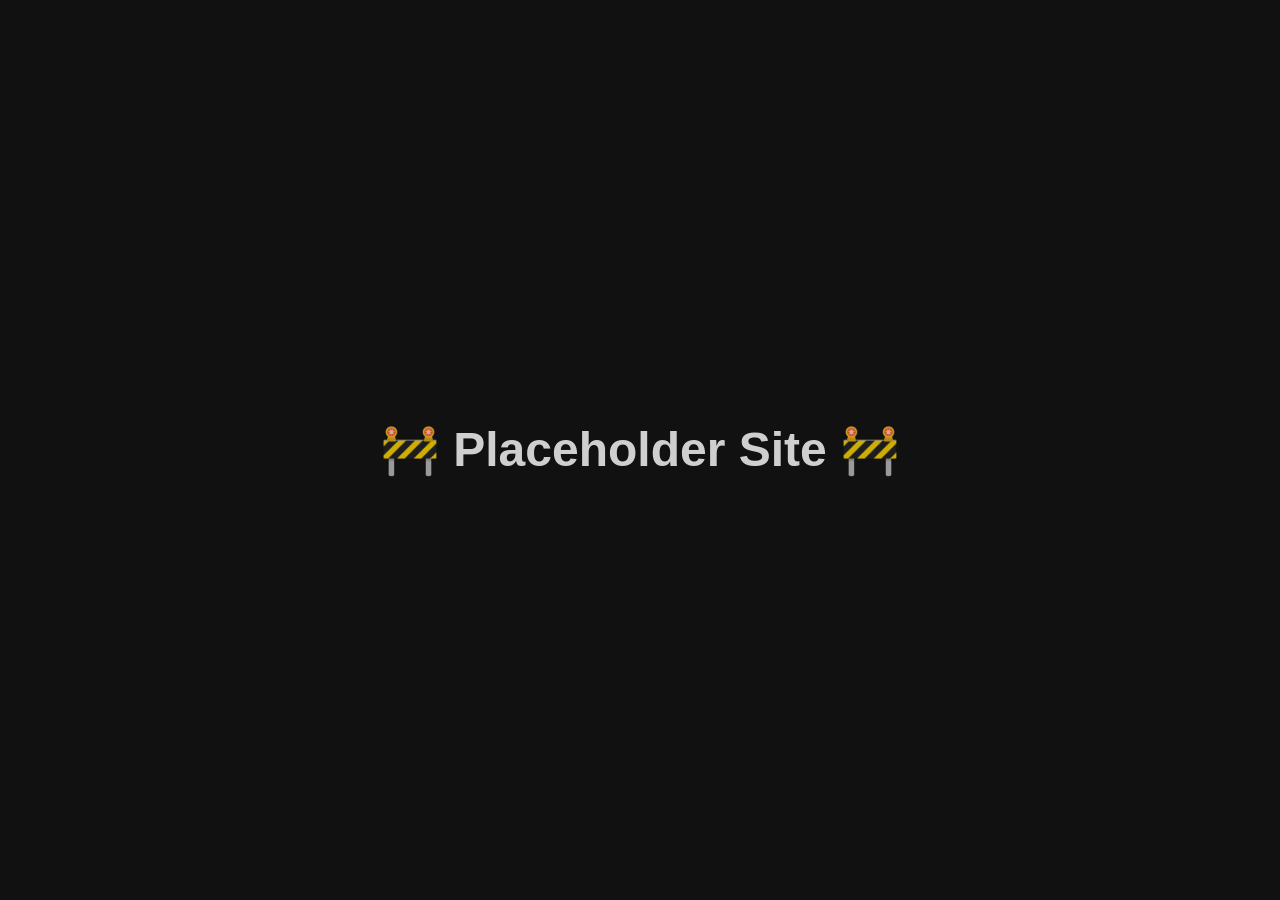
==== index.html @ 7e8e706e "Rename PlaceholderSite to index.html" ====
<!DOCTYPE html>
<html lang="en">
<head>
    <meta charset="UTF-8">
    <meta name="viewport" content="width=device-width, initial-scale=1.0">
    <title>Placeholder</title>
    <style>
        body {
            margin: 0;
            height: 100vh;
            display: flex;
            justify-content: center;
            align-items: center;
            font-family: Arial, sans-serif;
            background-color: #111;
            color: #fff;
        }
        h1 {
            font-size: 3rem;
            opacity: 0.8;
        }
    </style>
</head>
<body>
    <h1>🚧 Placeholder Site 🚧</h1>
</body>
</html>
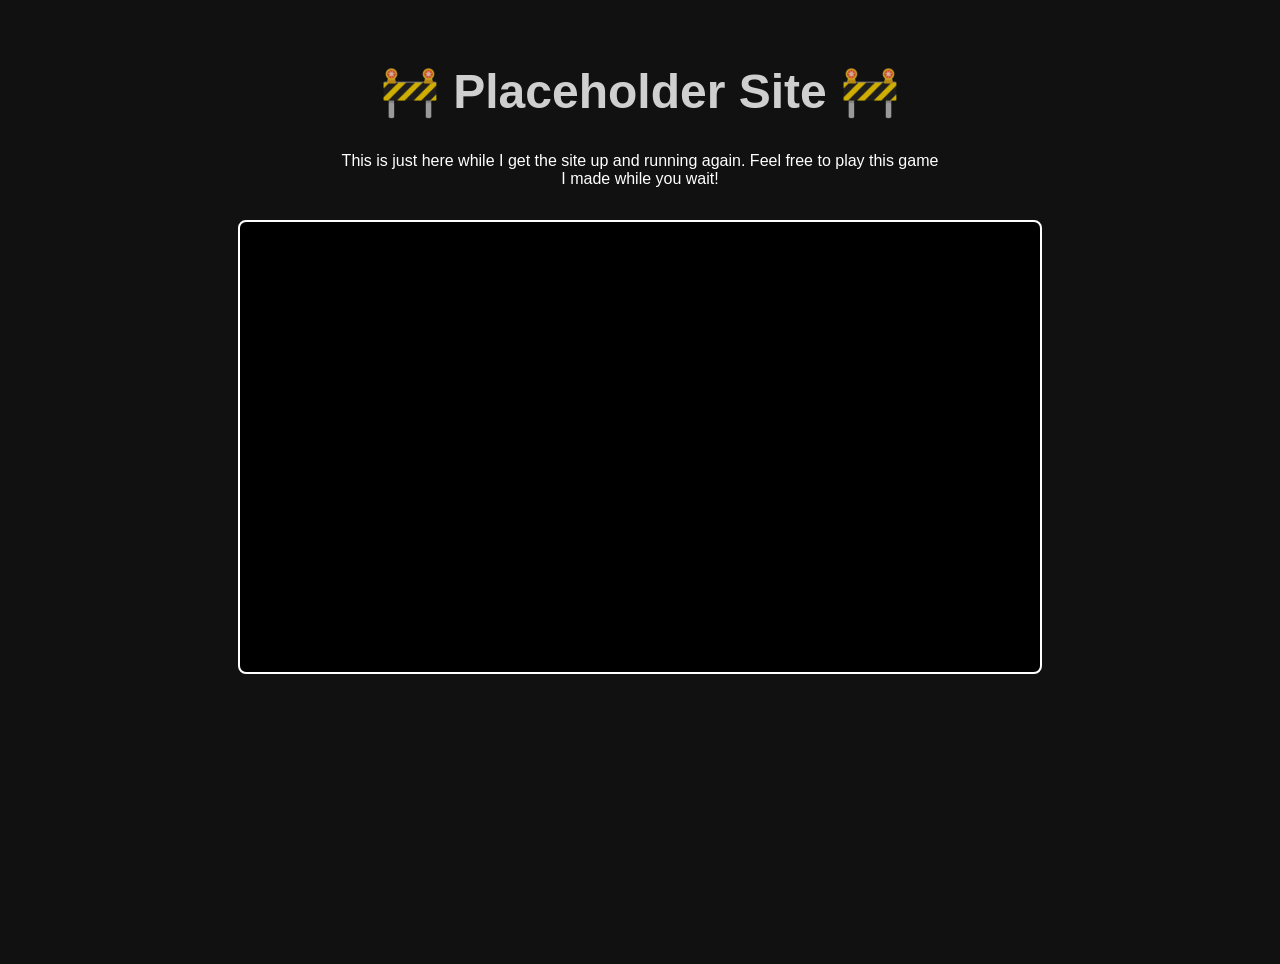
==== commit 859d9035: "Enhance layout and add game iframe to index.html Updated styles for layout and added game iframe." ====
--- a/index.html
+++ b/index.html
@@ -7,21 +7,48 @@
     <style>
         body {
             margin: 0;
-            height: 100vh;
+            min-height: 100vh;
             display: flex;
-            justify-content: center;
+            flex-direction: column;
+            justify-content: flex-start;
             align-items: center;
             font-family: Arial, sans-serif;
             background-color: #111;
             color: #fff;
+            padding: 2rem;
         }
         h1 {
             font-size: 3rem;
             opacity: 0.8;
+            margin-bottom: 1rem;
+        }
+        p {
+            max-width: 600px;
+            text-align: center;
+            margin-bottom: 2rem;
+        }
+        iframe {
+            width: 800px;
+            height: 450px;
+            border: 2px solid #fff;
+            border-radius: 8px;
+            background-color: #000;
+        }
+
+        /* Responsive for smaller screens */
+        @media (max-width: 850px) {
+            iframe {
+                width: 100%;
+                height: 400px;
+            }
         }
     </style>
 </head>
 <body>
     <h1>🚧 Placeholder Site 🚧</h1>
+    <p>This is just here while I get the site up and running again. Feel free to play this game I made while you wait!</p>
+
+    <!-- Game Window -->
+    <iframe src="https://gx.games/games/k7ufhu/skullfall/" title="SkullFall"></iframe>
 </body>
 </html>
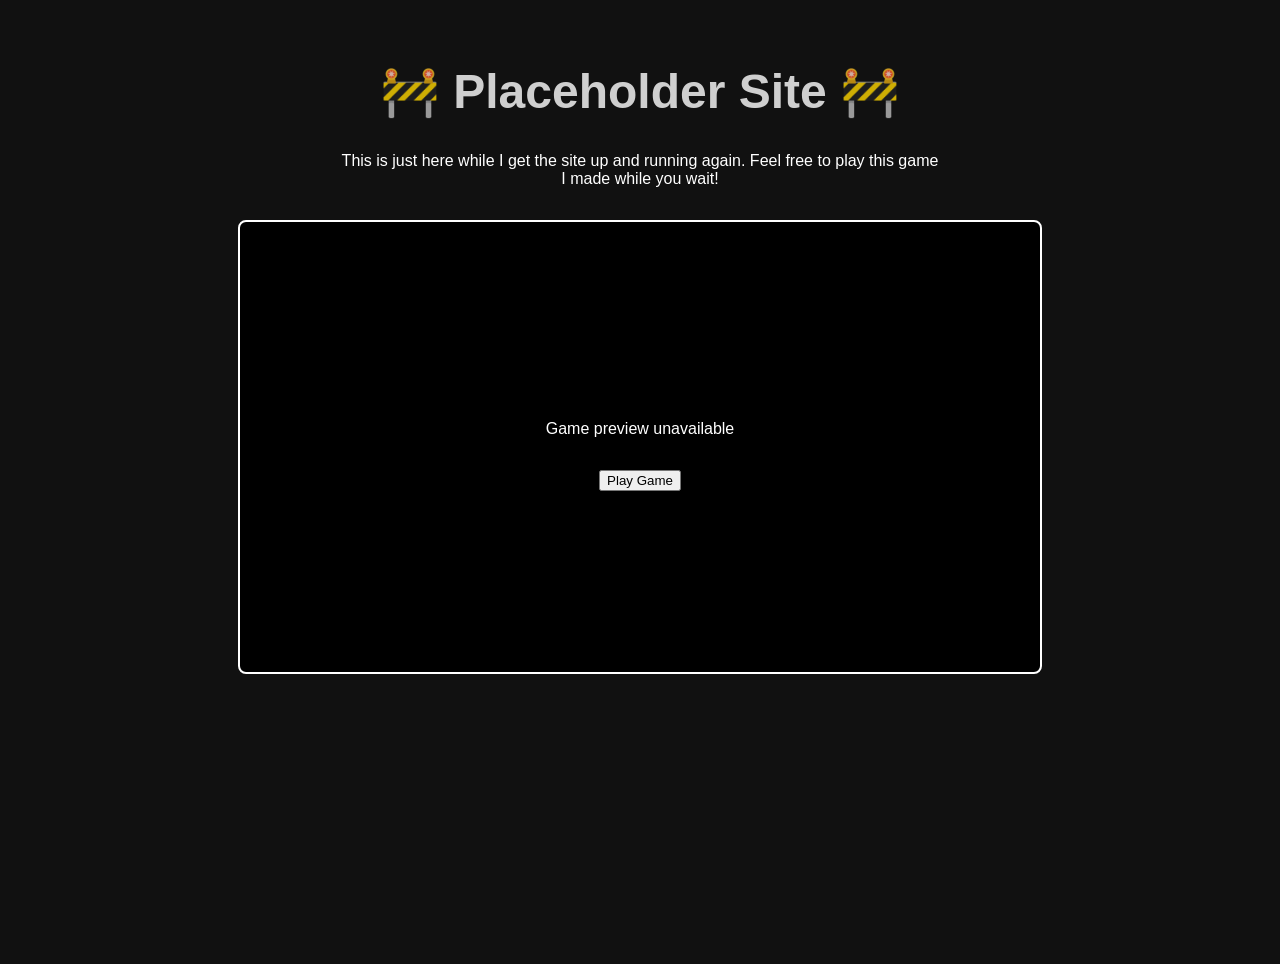
==== commit 6f6e61d5: "Replace iframe with a game preview container" ====
--- a/index.html
+++ b/index.html
@@ -49,6 +49,21 @@
     <p>This is just here while I get the site up and running again. Feel free to play this game I made while you wait!</p>
 
     <!-- Game Window -->
-    <iframe src="https://gx.games/games/k7ufhu/skullfall/" title="SkullFall"></iframe>
+   <div style="
+    width: 800px;
+    height: 450px;
+    border: 2px solid white;
+    border-radius: 8px;
+    display: flex;
+    justify-content: center;
+    align-items: center;
+    background: black;
+    flex-direction: column;
+">
+    <p>Game preview unavailable</p>
+    <a href="https://gx.games/games/k7ufhu/skullfall/" target="_blank">
+        <button>Play Game</button>
+    </a>
+</div>
 </body>
 </html>
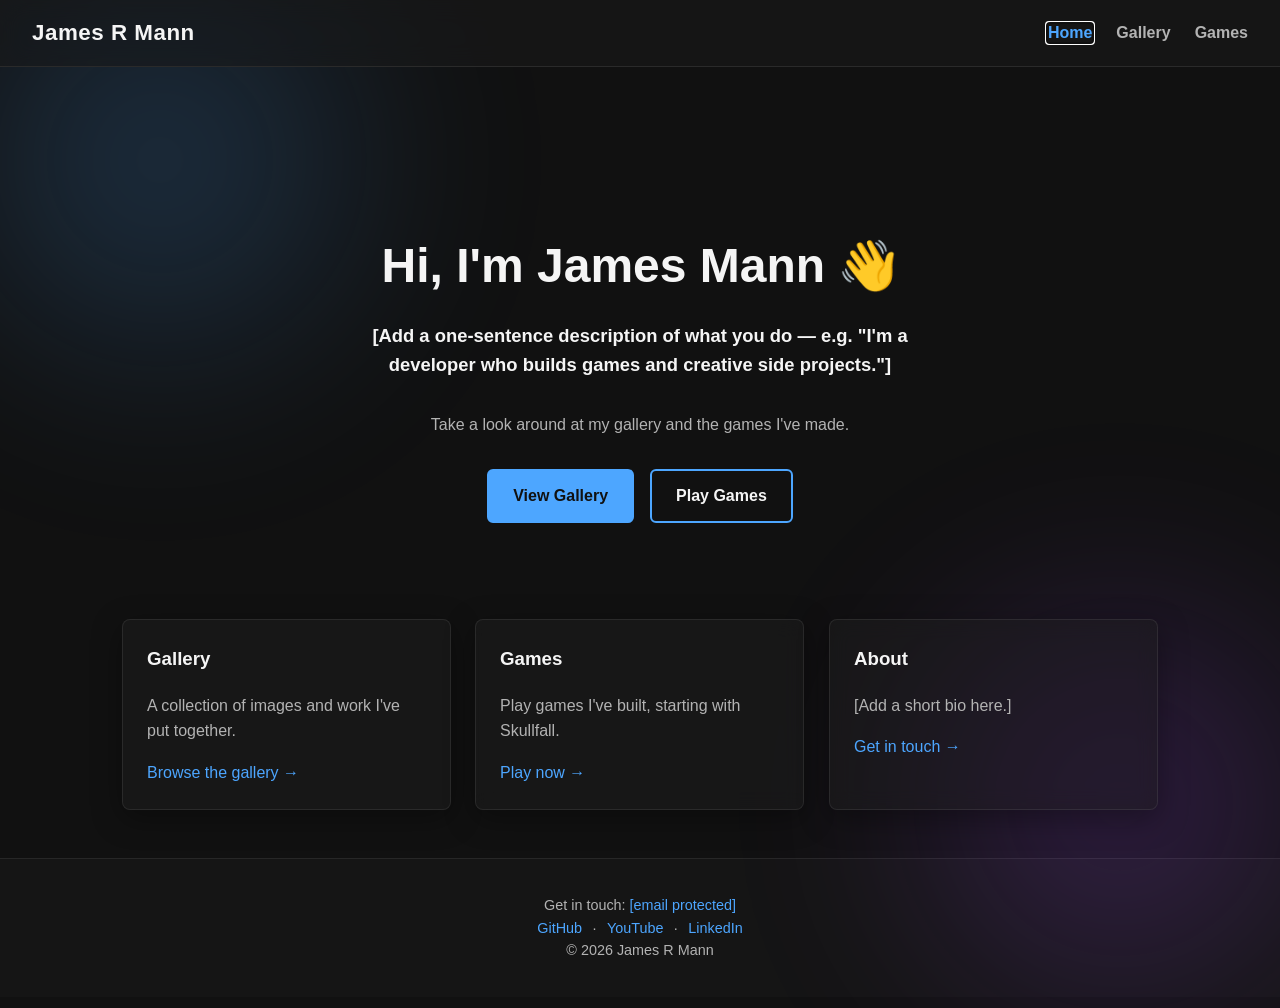
==== commit 2a8efbc9: "new stuff" ====
--- a/index.html
+++ b/index.html
@@ -3,67 +3,55 @@
 <head>
     <meta charset="UTF-8">
     <meta name="viewport" content="width=device-width, initial-scale=1.0">
-    <title>Placeholder</title>
-    <style>
-        body {
-            margin: 0;
-            min-height: 100vh;
-            display: flex;
-            flex-direction: column;
-            justify-content: flex-start;
-            align-items: center;
-            font-family: Arial, sans-serif;
-            background-color: #111;
-            color: #fff;
-            padding: 2rem;
-        }
-        h1 {
-            font-size: 3rem;
-            opacity: 0.8;
-            margin-bottom: 1rem;
-        }
-        p {
-            max-width: 600px;
-            text-align: center;
-            margin-bottom: 2rem;
-        }
-        iframe {
-            width: 800px;
-            height: 450px;
-            border: 2px solid #fff;
-            border-radius: 8px;
-            background-color: #000;
-        }
-
-        /* Responsive for smaller screens */
-        @media (max-width: 850px) {
-            iframe {
-                width: 100%;
-                height: 400px;
-            }
-        }
-    </style>
+    <title>James R Mann</title>
+    <meta name="description" content="James R Mann's personal site — browse a gallery of work and play games including Skullfall.">
+    <link rel="icon" type="image/svg+xml" href="assets/favicon.svg">
+    <meta property="og:type" content="website">
+    <meta property="og:title" content="James R Mann">
+    <meta property="og:description" content="James R Mann's personal site — browse a gallery of work and play games including Skullfall.">
+    <meta property="og:image" content="https://jamesrmann.com/assets/favicon.svg">
+    <meta property="og:url" content="https://jamesrmann.com/index.html">
+    <link rel="stylesheet" href="assets/css/style.css">
 </head>
 <body>
-    <h1>🚧 Placeholder Site 🚧</h1>
-    <p>This is just here while I get the site up and running again. Feel free to play this game I made while you wait!</p>
+    <a class="skip-link" href="#main-content">Skip to content</a>
+    <iframe class="header-frame" src="header.html#nav-home" title="Site navigation"></iframe>
 
-    <!-- Game Window -->
-   <div style="
-    width: 800px;
-    height: 450px;
-    border: 2px solid white;
-    border-radius: 8px;
-    display: flex;
-    justify-content: center;
-    align-items: center;
-    background: black;
-    flex-direction: column;
-">
-    <p>Game preview unavailable</p>
-    <a href="https://gx.games/games/k7ufhu/skullfall/" target="_blank">
-        <button>Play Game</button>
-    </a>
-</div>
+    <main id="main-content">
+        <section class="hero reveal">
+            <h1>Hi, I'm James Mann 👋</h1>
+            <!-- Placeholder: replace with a real one-sentence description of who you are and what you do -->
+            <p class="hero-tagline">[Add a one-sentence description of what you do — e.g. "I'm a developer who builds games and creative side projects."]</p>
+            <p>Take a look around at my gallery and the games I've made.</p>
+            <div class="hero-actions">
+                <a class="btn primary" href="gallery.html">View Gallery</a>
+                <a class="btn" href="games.html">Play Games</a>
+            </div>
+        </section>
+
+        <section class="card-grid">
+            <div class="card reveal">
+                <h3>Gallery</h3>
+                <p>A collection of images and work I've put together.</p>
+                <a href="gallery.html">Browse the gallery &rarr;</a>
+            </div>
+            <div class="card reveal">
+                <h3>Games</h3>
+                <p>Play games I've built, starting with Skullfall.</p>
+                <a href="games.html">Play now &rarr;</a>
+            </div>
+            <div class="card reveal">
+                <h3>About</h3>
+                <!-- Placeholder: replace with 2-3 real sentences about your background, skills, and interests -->
+                <p>[Add a short bio here.]</p>
+                <a href="#contact">Get in touch &rarr;</a>
+            </div>
+        </section>
+    </main>
+
+    <div id="contact"></div>
+    <iframe class="footer-frame" src="footer.html" title="Site footer" loading="lazy"></iframe>
+    <script src="assets/js/main.js" defer></script>
 </body>
 </html>
+
--- a/assets/css/style.css
+++ b/assets/css/style.css
@@ -0,0 +1,338 @@
+:root {
+    --bg: #111111;
+    --bg-alt: #1a1a1a;
+    --card-bg: #1e1e1e;
+    --accent: #4da6ff;
+    --text: #f5f5f5;
+    --text-muted: #b3b3b3;
+    --border: #2a2a2a;
+    --max-width: 1100px;
+}
+
+* {
+    box-sizing: border-box;
+}
+
+body {
+    margin: 0;
+    font-family: Arial, Helvetica, sans-serif;
+    background-color: var(--bg);
+    color: var(--text);
+    line-height: 1.6;
+    position: relative;
+    overflow-x: hidden;
+}
+
+/* Soft blurred color fields behind the content, used to give glass surfaces depth */
+body::before,
+body::after {
+    content: "";
+    position: fixed;
+    width: 45vmax;
+    height: 45vmax;
+    border-radius: 50%;
+    filter: blur(90px);
+    opacity: 0.25;
+    z-index: 0;
+    pointer-events: none;
+}
+
+body::before {
+    top: -10vmax;
+    left: -10vmax;
+    background: radial-gradient(circle, var(--accent), transparent 70%);
+}
+
+body::after {
+    bottom: -15vmax;
+    right: -10vmax;
+    background: radial-gradient(circle, #a64dff, transparent 70%);
+}
+
+@media (prefers-reduced-motion: reduce) {
+    body::before,
+    body::after {
+        display: none;
+    }
+}
+
+a {
+    color: var(--accent);
+    text-decoration: none;
+}
+
+a:hover {
+    text-decoration: underline;
+}
+
+/* Skip link (keyboard accessibility) */
+.skip-link {
+    position: absolute;
+    left: -9999px;
+    top: 0;
+    background-color: var(--accent);
+    color: #111;
+    padding: 0.75rem 1.25rem;
+    z-index: 100;
+    border-radius: 0 0 6px 0;
+}
+
+.skip-link:focus {
+    left: 0;
+}
+
+/* Header (rendered inside header-*.html via an iframe — see assets/css/header.css) */
+.header-frame {
+    display: block;
+    width: 100%;
+    height: 76px;
+    border: none;
+    background: transparent;
+    position: sticky;
+    top: 0;
+    z-index: 10;
+}
+
+/* Main content */
+main {
+    max-width: var(--max-width);
+    margin: 0 auto;
+    padding: 3rem 2rem;
+    position: relative;
+    z-index: 1;
+}
+
+/* Scroll reveal: elements stay visible but ease upward into position as they cross the viewport */
+.reveal {
+    transform: translateY(28px);
+    transition: transform 0.6s ease;
+    will-change: transform;
+}
+
+.reveal.in-view {
+    transform: translateY(0);
+}
+
+@media (prefers-reduced-motion: reduce) {
+    .reveal {
+        transition: none;
+        transform: none;
+    }
+}
+
+/* Stagger grid children so they cascade in rather than popping in together */
+.card-grid .reveal:nth-child(2),
+.gallery-grid .reveal:nth-child(2) {
+    transition-delay: 0.08s;
+}
+
+.card-grid .reveal:nth-child(3),
+.gallery-grid .reveal:nth-child(3) {
+    transition-delay: 0.16s;
+}
+
+.gallery-grid .reveal:nth-child(4) {
+    transition-delay: 0.24s;
+}
+
+.gallery-grid .reveal:nth-child(5) {
+    transition-delay: 0.32s;
+}
+
+.gallery-grid .reveal:nth-child(6) {
+    transition-delay: 0.4s;
+}
+
+.page-title {
+    font-size: 2.5rem;
+    margin-bottom: 0.5rem;
+}
+
+.page-subtitle {
+    color: var(--text-muted);
+    max-width: 650px;
+    margin-bottom: 2.5rem;
+}
+
+/* Hero (homepage) */
+.hero {
+    text-align: center;
+    padding: 4rem 1rem 3rem;
+}
+
+.hero h1 {
+    font-size: 3rem;
+    margin-bottom: 1rem;
+}
+
+.hero p {
+    max-width: 600px;
+    margin: 0 auto 2rem;
+    color: var(--text-muted);
+}
+
+.hero-tagline {
+    font-size: 1.15rem;
+    font-weight: 600;
+    color: var(--text) !important;
+}
+
+.hero-actions {
+    display: flex;
+    justify-content: center;
+    gap: 1rem;
+    flex-wrap: wrap;
+}
+
+.btn {
+    display: inline-block;
+    padding: 0.75rem 1.5rem;
+    border-radius: 6px;
+    font-weight: bold;
+    border: 2px solid var(--accent);
+    color: var(--text);
+    background-color: transparent;
+    cursor: pointer;
+    font-size: 1rem;
+}
+
+.btn:hover {
+    background-color: var(--accent);
+    color: #111;
+    text-decoration: none;
+}
+
+.btn.primary {
+    background-color: var(--accent);
+    color: #111;
+}
+
+.btn.primary:hover {
+    opacity: 0.85;
+    background-color: var(--accent);
+}
+
+/* Card grid (homepage highlights) */
+.card-grid {
+    display: grid;
+    grid-template-columns: repeat(auto-fit, minmax(240px, 1fr));
+    gap: 1.5rem;
+    margin-top: 3rem;
+}
+
+.card {
+    background-color: rgba(30, 30, 30, 0.55);
+    backdrop-filter: blur(10px) saturate(150%);
+    -webkit-backdrop-filter: blur(10px) saturate(150%);
+    border: 1px solid rgba(255, 255, 255, 0.08);
+    border-radius: 8px;
+    padding: 1.5rem;
+    box-shadow: 0 8px 30px rgba(0, 0, 0, 0.35);
+    transition: transform 0.2s ease, border-color 0.2s ease, box-shadow 0.2s ease;
+}
+
+.card:hover {
+    transform: translateY(-4px);
+    border-color: var(--accent);
+    box-shadow: 0 12px 36px rgba(0, 0, 0, 0.45);
+}
+
+.card h3 {
+    margin-top: 0;
+}
+
+.card p {
+    color: var(--text-muted);
+}
+
+/* Gallery */
+.gallery-grid {
+    display: grid;
+    grid-template-columns: repeat(auto-fit, minmax(220px, 1fr));
+    gap: 1.25rem;
+}
+
+.gallery-item {
+    border: 1px solid rgba(255, 255, 255, 0.08);
+    border-radius: 8px;
+    overflow: hidden;
+    background-color: rgba(30, 30, 30, 0.55);
+    backdrop-filter: blur(10px) saturate(150%);
+    -webkit-backdrop-filter: blur(10px) saturate(150%);
+    box-shadow: 0 8px 30px rgba(0, 0, 0, 0.35);
+    transition: transform 0.2s ease, box-shadow 0.2s ease;
+}
+
+.gallery-item:hover {
+    transform: translateY(-4px);
+    box-shadow: 0 12px 36px rgba(0, 0, 0, 0.45);
+}
+
+.gallery-thumb {
+    aspect-ratio: 4 / 3;
+    display: flex;
+    align-items: center;
+    justify-content: center;
+    background: linear-gradient(135deg, #2a2a2a, #1a1a1a);
+    color: var(--text-muted);
+    font-size: 0.95rem;
+}
+
+.gallery-thumb img {
+    width: 64px;
+    height: 64px;
+    opacity: 0.6;
+}
+
+.gallery-item figcaption {
+    padding: 0.75rem 1rem;
+    font-size: 0.9rem;
+    color: var(--text-muted);
+    margin: 0;
+}
+
+/* Games section (preserved from placeholder page) */
+.game-embed {
+    width: 800px;
+    max-width: 100%;
+    height: 450px;
+    border: 1px solid rgba(255, 255, 255, 0.15);
+    border-radius: 8px;
+    background: rgba(0, 0, 0, 0.55);
+    backdrop-filter: blur(10px) saturate(150%);
+    -webkit-backdrop-filter: blur(10px) saturate(150%);
+    box-shadow: 0 8px 30px rgba(0, 0, 0, 0.4);
+    display: flex;
+    justify-content: center;
+    align-items: center;
+    flex-direction: column;
+    gap: 1rem;
+    margin: 0 auto;
+}
+
+.game-preview-placeholder {
+    width: 80px;
+    height: 80px;
+    opacity: 0.6;
+}
+
+@media (max-width: 850px) {
+    .game-embed {
+        height: 400px;
+    }
+}
+
+/* Footer (rendered inside footer.html via an iframe — see assets/css/footer.css) */
+.footer-frame {
+    display: block;
+    width: 100%;
+    height: 150px;
+    border: none;
+    background: transparent;
+}
+
+@media (max-width: 600px) {
+    .footer-frame {
+        height: 190px;
+    }
+}
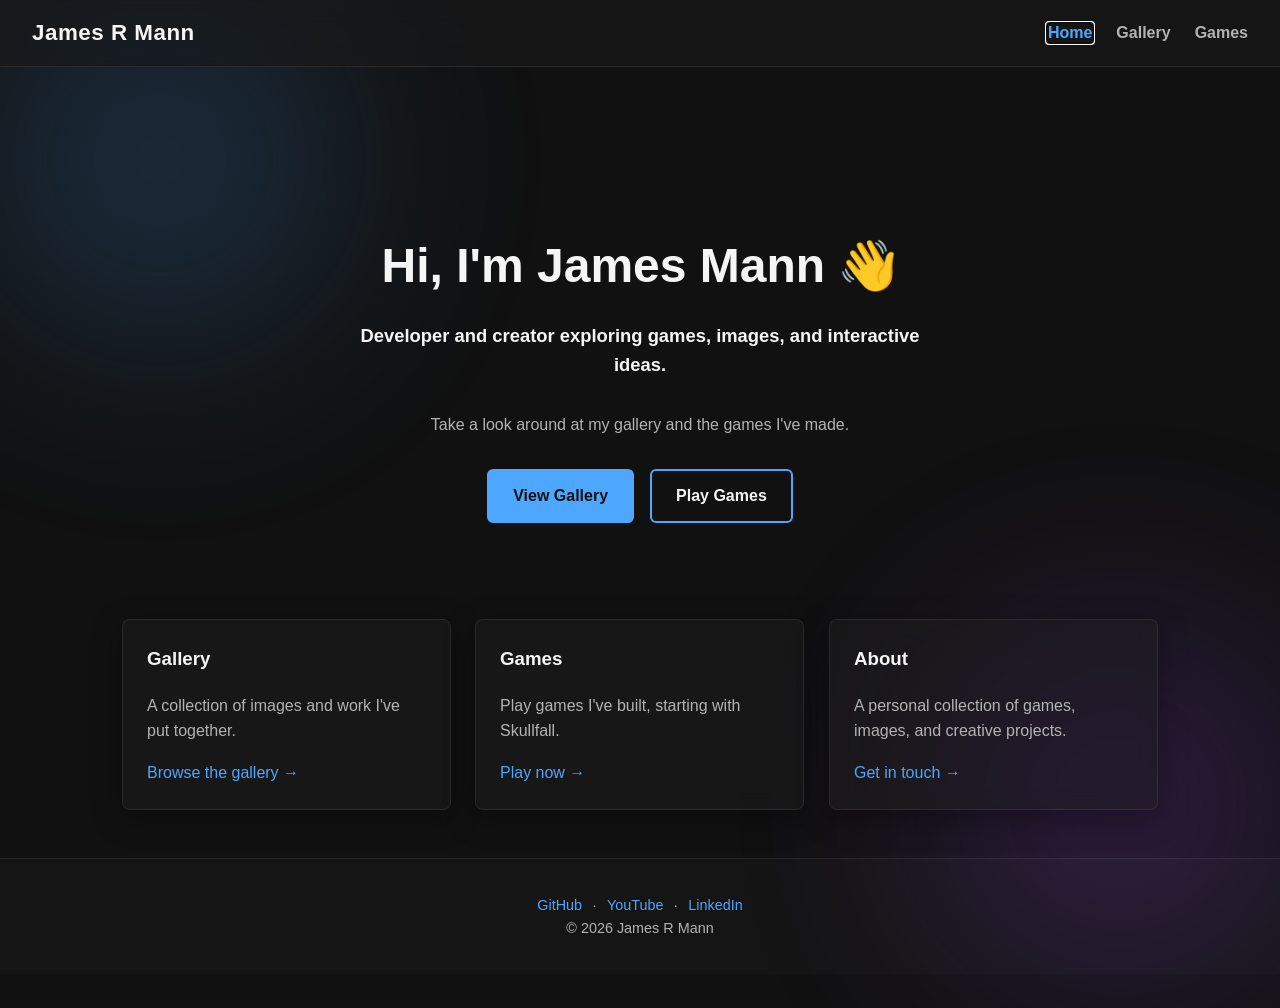
==== commit ac2dbbfb: "replace placeholder text" ====
--- a/index.html
+++ b/index.html
@@ -20,8 +20,7 @@
     <main id="main-content">
         <section class="hero reveal">
             <h1>Hi, I'm James Mann 👋</h1>
-            <!-- Placeholder: replace with a real one-sentence description of who you are and what you do -->
-            <p class="hero-tagline">[Add a one-sentence description of what you do — e.g. "I'm a developer who builds games and creative side projects."]</p>
+            <p class="hero-tagline">Developer and creator exploring games, images, and interactive ideas.</p>
             <p>Take a look around at my gallery and the games I've made.</p>
             <div class="hero-actions">
                 <a class="btn primary" href="gallery.html">View Gallery</a>
@@ -42,8 +41,7 @@
             </div>
             <div class="card reveal">
                 <h3>About</h3>
-                <!-- Placeholder: replace with 2-3 real sentences about your background, skills, and interests -->
-                <p>[Add a short bio here.]</p>
+                <p>A personal collection of games, images, and creative projects.</p>
                 <a href="#contact">Get in touch &rarr;</a>
             </div>
         </section>
--- a/assets/css/style.css
+++ b/assets/css/style.css
@@ -291,7 +291,6 @@
     margin: 0;
 }
 
-/* Games section (preserved from placeholder page) */
 .game-embed {
     width: 800px;
     max-width: 100%;
@@ -310,7 +309,7 @@
     margin: 0 auto;
 }
 
-.game-preview-placeholder {
+.game-preview-mark {
     width: 80px;
     height: 80px;
     opacity: 0.6;
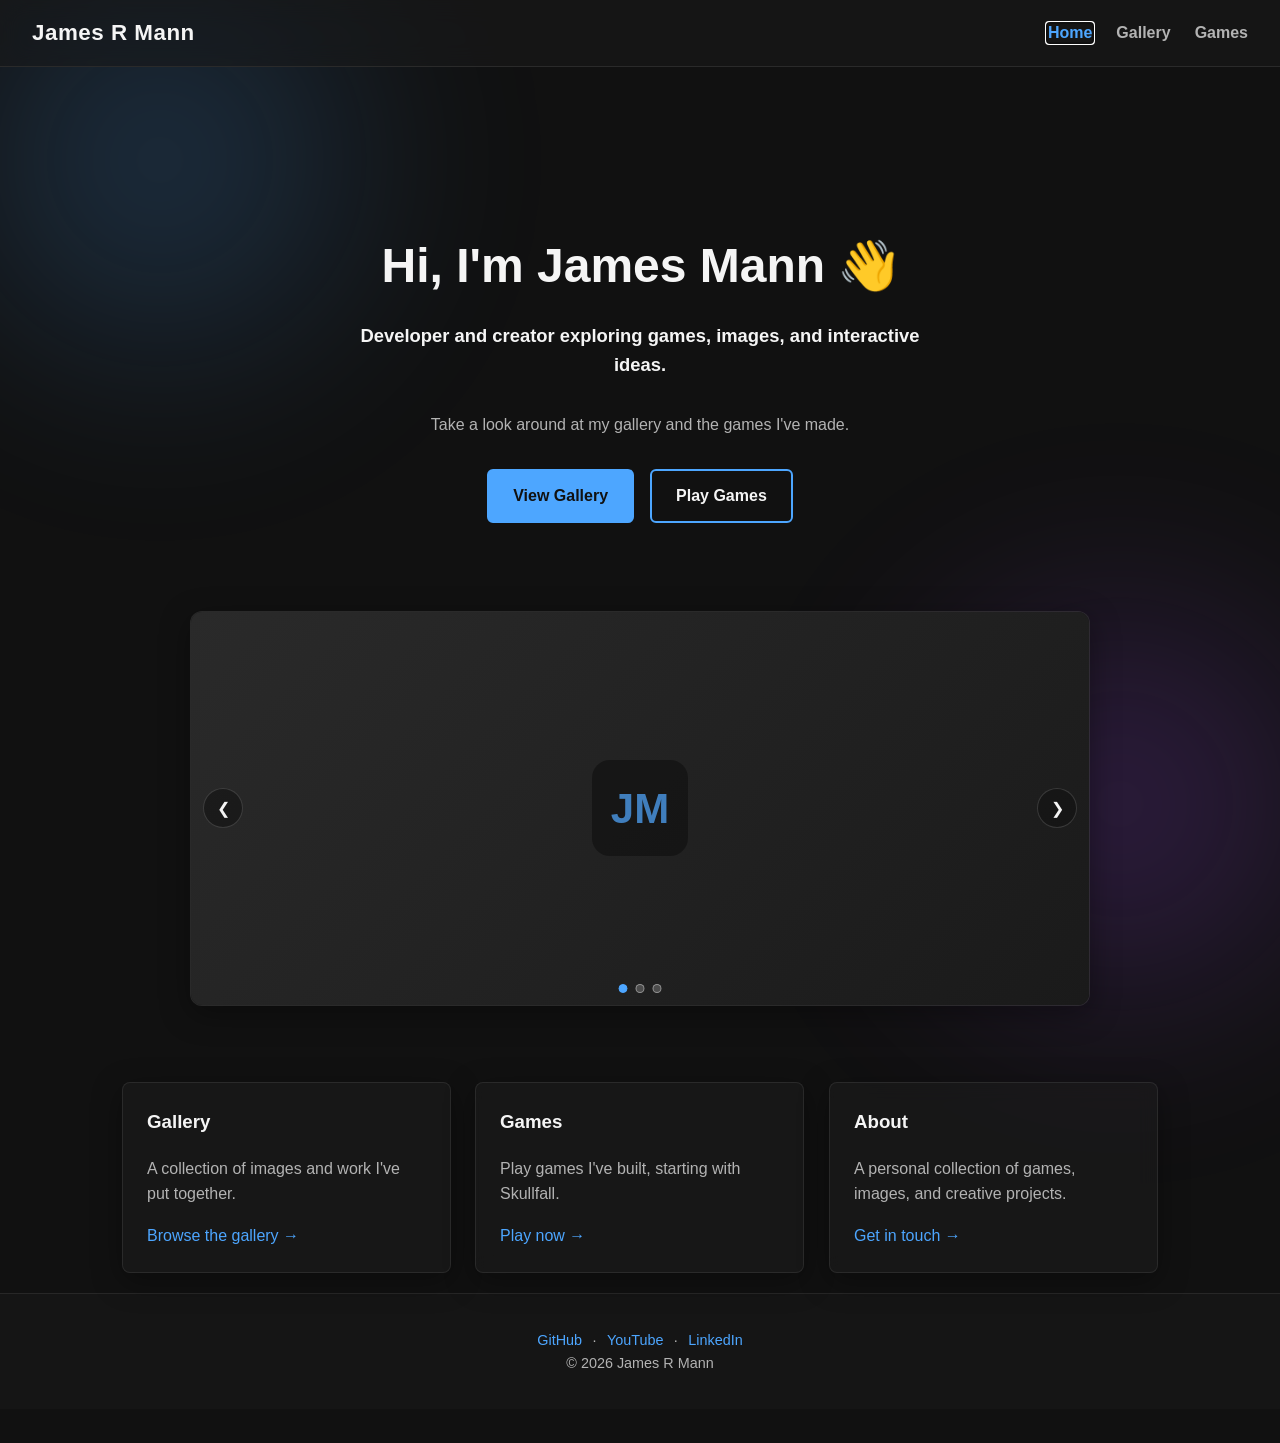
==== commit fcd6d831: "add hero for hp and lightboxes for gallery" ====
--- a/index.html
+++ b/index.html
@@ -17,7 +17,7 @@
     <a class="skip-link" href="#main-content">Skip to content</a>
     <iframe class="header-frame" src="header.html#nav-home" title="Site navigation"></iframe>
 
-    <main id="main-content">
+    <main id="main-content"> 
         <section class="hero reveal">
             <h1>Hi, I'm James Mann 👋</h1>
             <p class="hero-tagline">Developer and creator exploring games, images, and interactive ideas.</p>
@@ -27,6 +27,30 @@
                 <a class="btn" href="games.html">Play Games</a>
             </div>
         </section>
+        <section class="hero-carousel reveal" aria-roledescription="carousel" aria-label="Featured highlights">
+            <div class="carousel-viewport">
+                <ul class="carousel-track">
+                    <li class="carousel-slide" aria-hidden="false">
+                        <img src="assets/favicon.svg" alt="Placeholder hero image 1" loading="eager">
+                    </li>
+                    <li class="carousel-slide" aria-hidden="true">
+                        <img src="assets/favicon.svg" alt="Placeholder hero image 2" loading="lazy">
+                    </li>
+                    <li class="carousel-slide" aria-hidden="true">
+                        <img src="assets/favicon.svg" alt="Placeholder hero image 3" loading="lazy">
+                    </li>
+                </ul>
+            </div>
+            <button class="carousel-btn prev" type="button" aria-label="Previous slide">&#10094;</button>
+            <button class="carousel-btn next" type="button" aria-label="Next slide">&#10095;</button>
+            <div class="carousel-dots" role="tablist" aria-label="Choose slide to display">
+                <button class="carousel-dot" type="button" role="tab" aria-selected="true" aria-label="Slide 1"></button>
+                <button class="carousel-dot" type="button" role="tab" aria-selected="false" aria-label="Slide 2"></button>
+                <button class="carousel-dot" type="button" role="tab" aria-selected="false" aria-label="Slide 3"></button>
+            </div>
+        </section>
+
+       
 
         <section class="card-grid">
             <div class="card reveal">
--- a/assets/css/style.css
+++ b/assets/css/style.css
@@ -154,6 +154,123 @@
     margin-bottom: 2.5rem;
 }
 
+/* Hero carousel (homepage) */
+.hero-carousel {
+    position: relative;
+    max-width: 900px;
+    margin: 2.5rem auto 0;
+    border-radius: 12px;
+    overflow: hidden;
+    border: 1px solid rgba(255, 255, 255, 0.08);
+    background-color: rgba(30, 30, 30, 0.55);
+    backdrop-filter: blur(10px) saturate(150%);
+    -webkit-backdrop-filter: blur(10px) saturate(150%);
+    box-shadow: 0 8px 30px rgba(0, 0, 0, 0.35);
+}
+
+.carousel-viewport {
+    overflow: hidden;
+}
+
+.carousel-track {
+    display: flex;
+    margin: 0;
+    padding: 0;
+    list-style: none;
+    transition: transform 0.5s ease;
+    will-change: transform;
+}
+
+.carousel-slide {
+    flex: 0 0 100%;
+    aspect-ratio: 16 / 7;
+    display: flex;
+    align-items: center;
+    justify-content: center;
+    background: linear-gradient(135deg, #2a2a2a, #1a1a1a);
+}
+
+.carousel-slide img {
+    width: 96px;
+    height: 96px;
+    opacity: 0.7;
+    object-fit: contain;
+}
+
+.carousel-btn {
+    position: absolute;
+    top: 50%;
+    transform: translateY(-50%);
+    background-color: rgba(17, 17, 17, 0.55);
+    color: var(--text);
+    border: 1px solid rgba(255, 255, 255, 0.15);
+    border-radius: 50%;
+    width: 40px;
+    height: 40px;
+    font-size: 1rem;
+    cursor: pointer;
+    display: flex;
+    align-items: center;
+    justify-content: center;
+    transition: background-color 0.2s ease, border-color 0.2s ease;
+}
+
+.carousel-btn:hover,
+.carousel-btn:focus-visible {
+    background-color: var(--accent);
+    border-color: var(--accent);
+    color: #111;
+}
+
+.carousel-btn.prev {
+    left: 0.75rem;
+}
+
+.carousel-btn.next {
+    right: 0.75rem;
+}
+
+.carousel-dots {
+    position: absolute;
+    bottom: 0.75rem;
+    left: 50%;
+    transform: translateX(-50%);
+    display: flex;
+    gap: 0.5rem;
+}
+
+.carousel-dot {
+    width: 9px;
+    height: 9px;
+    padding: 0;
+    border-radius: 50%;
+    border: 1px solid rgba(255, 255, 255, 0.4);
+    background-color: rgba(255, 255, 255, 0.2);
+    cursor: pointer;
+}
+
+.carousel-dot[aria-selected="true"] {
+    background-color: var(--accent);
+    border-color: var(--accent);
+}
+
+@media (prefers-reduced-motion: reduce) {
+    .carousel-track {
+        transition: none;
+    }
+}
+
+@media (max-width: 600px) {
+    .carousel-slide {
+        aspect-ratio: 4 / 3;
+    }
+
+    .carousel-btn {
+        width: 34px;
+        height: 34px;
+    }
+}
+
 /* Hero (homepage) */
 .hero {
     text-align: center;
@@ -268,6 +385,23 @@
     box-shadow: 0 12px 36px rgba(0, 0, 0, 0.45);
 }
 
+.gallery-link {
+    display: block;
+    width: 100%;
+    padding: 0;
+    border: none;
+    background: none;
+    color: inherit;
+    font: inherit;
+    text-align: left;
+    cursor: pointer;
+}
+
+.gallery-link:hover,
+.gallery-link:focus {
+    text-decoration: none;
+}
+
 .gallery-thumb {
     aspect-ratio: 4 / 3;
     display: flex;
@@ -321,6 +455,71 @@
     }
 }
 
+/* Gallery lightbox */
+.lightbox {
+    position: fixed;
+    inset: 0;
+    z-index: 200;
+    display: flex;
+    align-items: center;
+    justify-content: center;
+    padding: 2rem;
+    background-color: rgba(0, 0, 0, 0.75);
+    backdrop-filter: blur(4px);
+    -webkit-backdrop-filter: blur(4px);
+}
+
+.lightbox[hidden] {
+    display: none;
+}
+
+.lightbox-content {
+    position: relative;
+    max-width: 700px;
+    width: 100%;
+    padding: 3rem 2rem 2rem;
+    border-radius: 8px;
+    background: linear-gradient(135deg, #2a2a2a, #1a1a1a);
+    border: 1px solid rgba(255, 255, 255, 0.08);
+    box-shadow: 0 8px 30px rgba(0, 0, 0, 0.45);
+    display: flex;
+    flex-direction: column;
+    align-items: center;
+    text-align: center;
+}
+
+.lightbox-content img {
+    max-width: 100%;
+    max-height: 60vh;
+}
+
+.lightbox-caption {
+    margin: 1rem 0 0;
+    color: var(--text-muted);
+}
+
+.lightbox-close {
+    position: absolute;
+    top: 0.75rem;
+    right: 0.75rem;
+    width: 36px;
+    height: 36px;
+    border-radius: 50%;
+    border: 1px solid rgba(255, 255, 255, 0.15);
+    background-color: rgba(17, 17, 17, 0.55);
+    color: var(--text);
+    font-size: 1.1rem;
+    line-height: 1;
+    cursor: pointer;
+}
+
+.lightbox-close:hover,
+.lightbox-close:focus-visible {
+    background-color: var(--accent);
+    border-color: var(--accent);
+    color: #111;
+}
+
 /* Footer (rendered inside footer.html via an iframe — see assets/css/footer.css) */
 .footer-frame {
     display: block;
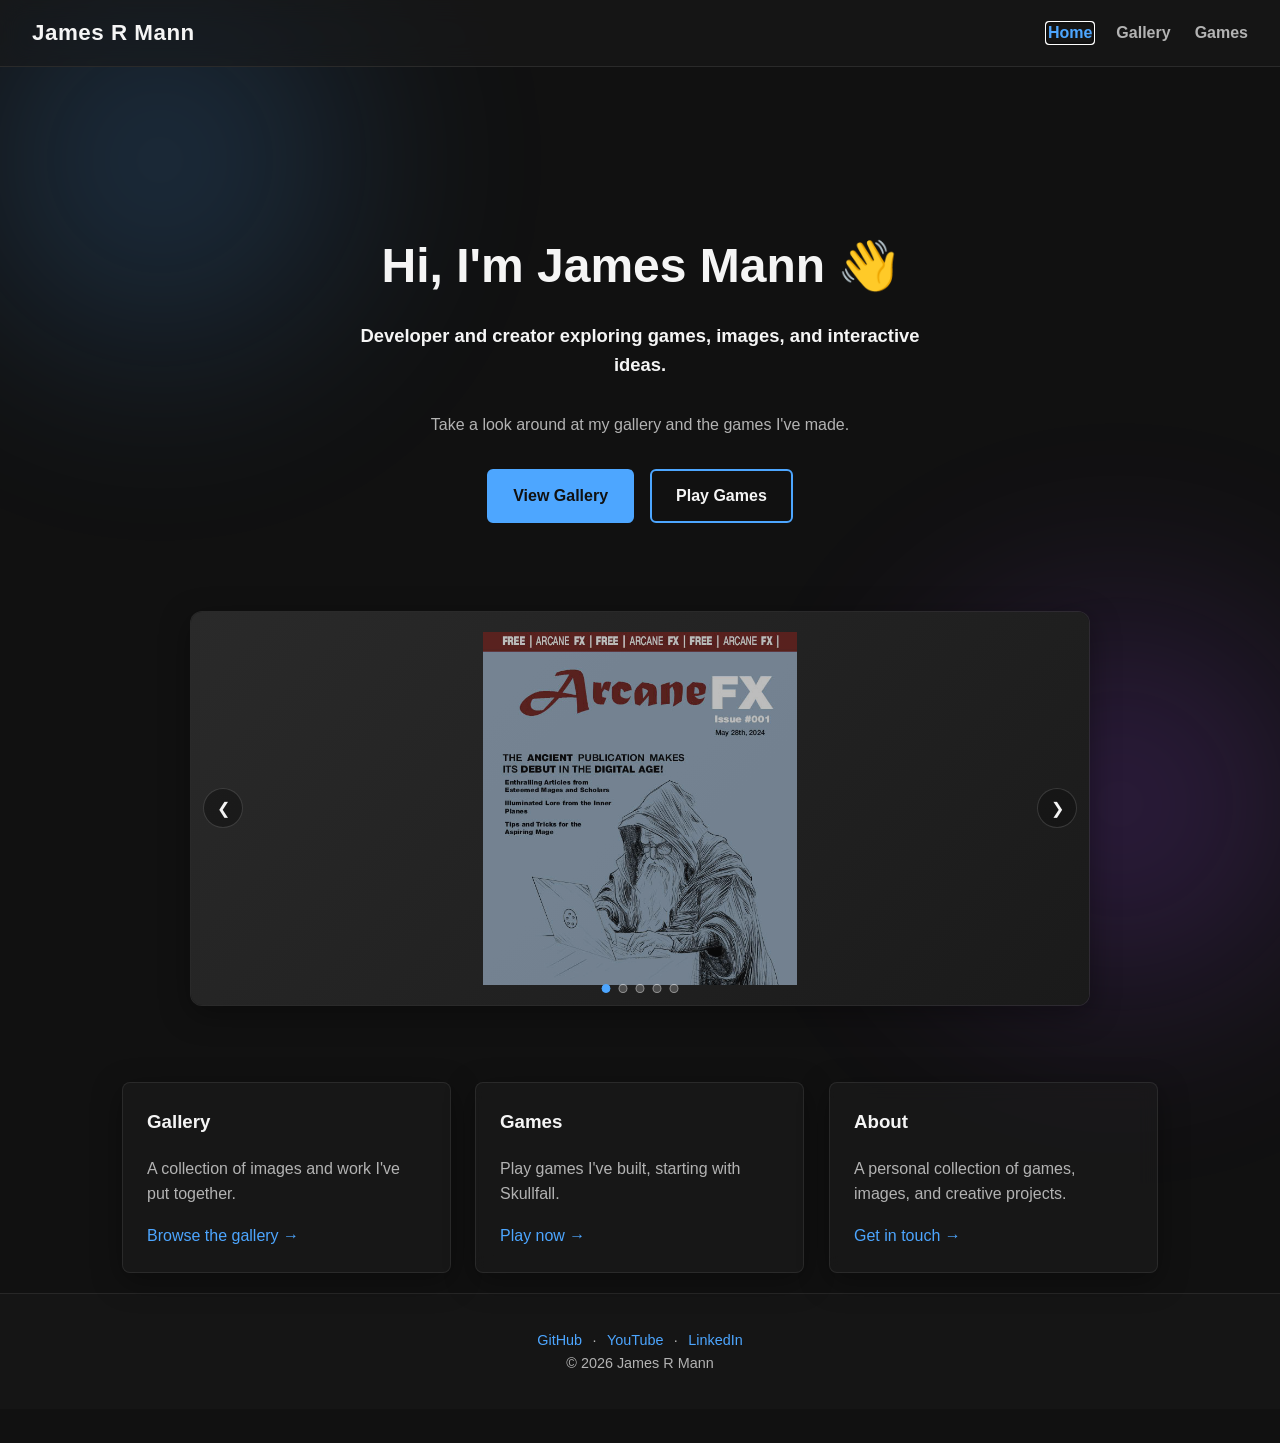
==== commit 50228246: "added 2 project pages and incorporated media" ====
--- a/index.html
+++ b/index.html
@@ -31,13 +31,19 @@
             <div class="carousel-viewport">
                 <ul class="carousel-track">
                     <li class="carousel-slide" aria-hidden="false">
-                        <img src="assets/favicon.svg" alt="Placeholder hero image 1" loading="eager">
+                        <img src="assets/images/3356MannJ_Project2_Arcane FX Magazine.jpg" alt="Arcane FX Cover Page" loading="eager">
                     </li>
                     <li class="carousel-slide" aria-hidden="true">
-                        <img src="assets/favicon.svg" alt="Placeholder hero image 2" loading="lazy">
+                        <img src="assets/images/Demon door thumbnail.png" alt="Demon Door Thumbnail" loading="lazy">
                     </li>
                     <li class="carousel-slide" aria-hidden="true">
-                        <img src="assets/favicon.svg" alt="Placeholder hero image 3" loading="lazy">
+                        <img src="assets/images/jm lbum cover.jpg" alt="Rearview Mindset" loading="lazy">
+                    </li>
+                                        <li class="carousel-slide" aria-hidden="true">
+                        <img src="assets/images/Persona 01.jpg" alt="Persona Alex" loading="lazy">
+                    </li>
+                    <li class="carousel-slide" aria-hidden="true">
+                        <img src="assets/images/photobook.jpg" alt="Photobook Cover" loading="lazy">
                     </li>
                 </ul>
             </div>
@@ -47,6 +53,8 @@
                 <button class="carousel-dot" type="button" role="tab" aria-selected="true" aria-label="Slide 1"></button>
                 <button class="carousel-dot" type="button" role="tab" aria-selected="false" aria-label="Slide 2"></button>
                 <button class="carousel-dot" type="button" role="tab" aria-selected="false" aria-label="Slide 3"></button>
+                <button class="carousel-dot" type="button" role="tab" aria-selected="false" aria-label="Slide 4"></button>
+                <button class="carousel-dot" type="button" role="tab" aria-selected="false" aria-label="Slide 5"></button>
             </div>
         </section>
 
--- a/assets/css/style.css
+++ b/assets/css/style.css
@@ -188,11 +188,12 @@
     align-items: center;
     justify-content: center;
     background: linear-gradient(135deg, #2a2a2a, #1a1a1a);
+    object-fit: fill;
 }
 
 .carousel-slide img {
-    width: 96px;
-    height: 96px;
+    width: 90%;
+    height: 90%;
     opacity: 0.7;
     object-fit: contain;
 }
@@ -236,7 +237,10 @@
     left: 50%;
     transform: translateX(-50%);
     display: flex;
+    flex-wrap: wrap;
+    justify-content: center;
     gap: 0.5rem;
+    max-width: 85%;
 }
 
 .carousel-dot {
@@ -269,6 +273,43 @@
         width: 34px;
         height: 34px;
     }
+}
+
+/* Full-image carousel variant (project pages): always shows the whole image, letterboxed, never cropped */
+.hero-carousel.full-image {
+    max-width: 700px;
+    background-color: #000;
+}
+
+.full-image .carousel-slide {
+    aspect-ratio: auto;
+    height: 75vh;
+    max-height: 700px;
+    background: #000;
+}
+
+.full-image .carousel-slide img {
+    width: auto;
+    height: 100%;
+    max-width: 100%;
+    opacity: 1;
+    object-fit: contain;
+}
+
+@media (max-width: 600px) {
+    .full-image .carousel-slide {
+        height: 60vh;
+    }
+}
+
+.back-link {
+    text-align: center;
+    margin-top: 2rem;
+}
+
+.page-actions {
+    text-align: center;
+    margin-top: 1.5rem;
 }
 
 /* Hero (homepage) */
@@ -413,9 +454,9 @@
 }
 
 .gallery-thumb img {
-    width: 64px;
-    height: 64px;
-    opacity: 0.6;
+    width: 100%;
+    height: 100%;
+    object-fit: cover;
 }
 
 .gallery-item figcaption {
@@ -496,6 +537,14 @@
 .lightbox-caption {
     margin: 1rem 0 0;
     color: var(--text-muted);
+}
+
+.lightbox-link {
+    margin-top: 1.25rem;
+}
+
+.lightbox-link[hidden] {
+    display: none;
 }
 
 .lightbox-close {
